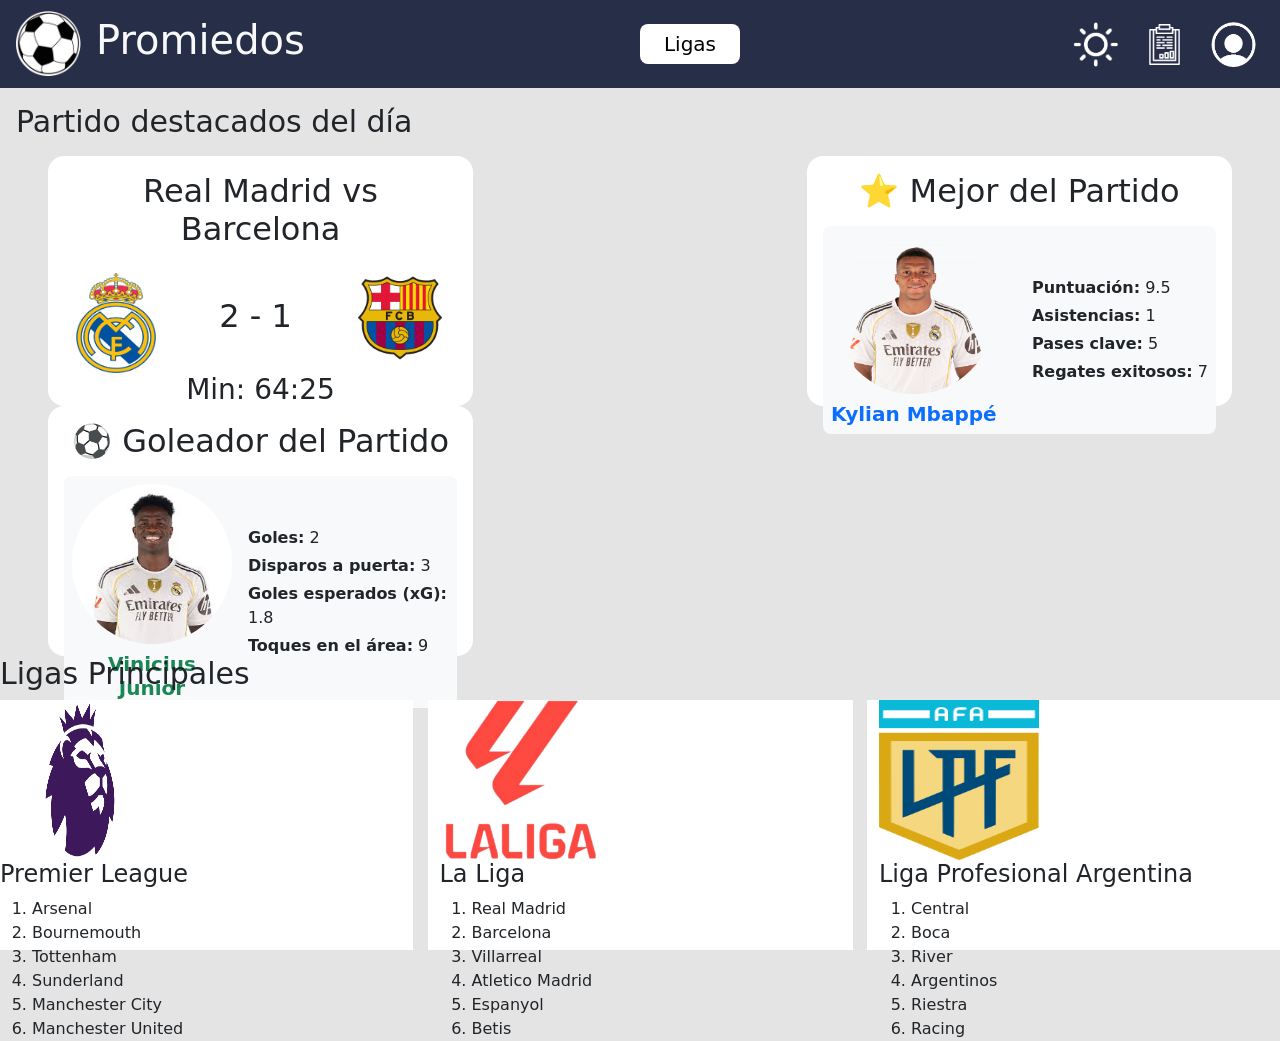
==== Instituto/2025/Proyecto Informatico/TpFinal/index.html @ dddc3a7c "UPLOAD NACHO y MIRAGLIA" ====
<!doctype html>
<html lang="en">
  <head>
    
    <meta charset="utf-8">
    <meta name="viewport" content="width=device-width, initial-scale=1">
    <title>Bootstrap demo</title>
    <link href="https://cdn.jsdelivr.net/npm/bootstrap@5.3.8/dist/css/bootstrap.min.css" rel="stylesheet" integrity="sha384-sRIl4kxILFvY47J16cr9ZwB07vP4J8+LH7qKQnuqkuIAvNWLzeN8tE5YBujZqJLB" crossorigin="anonymous">
    <link rel="stylesheet" href="style.css">
  </head>
  <body>
    <header class="py-1 px-0 d-flex align-items-center">
      <img src="Imagenes/logo.png" alt="" class="ms-2 float-start tamaño_img">
      <h1 class="fs-1 text-light ms-2">Promiedos</h1>
      <button class="bg-white position-absolute top-8 start-50 p-8 ancho rounded-3 border-0 alto fs-5">Ligas</button>
      <nav class="position-absolute end-0 me-4 d-flex gap-4">
        <a href="" target="_self"><img src="Imagenes/sol.png" alt="" class="icono-nav"></a>
        <a href="tablas.html" target="_self"><img src="Imagenes/datos.png" alt="" class="icono-nav"></a>
        <a href="contacto.html" ><img src="Imagenes/contacto.png" alt="" class="icono-nav"></a>
      </nav>
    </header>
  <main>
    <section>
    <h1 class="mt-3 ms-3">Partido destacados del día</h1>
    <div class="row text-center d-flex justify-content-between ms-5 me-5 mt-3">
    <article class="col-md-4 articulos rounded-4">
      <h2 class="mt-3">Real Madrid vs Barcelona</h2>
      <div class="d-flex justify-content-between ms-3 me-3 mt-4">
      <img src="Imagenes/real madrid.png" class="escudo-partido2">
      <h2 class="mt-4">2 - 1</h2>
      <img src="Imagenes/barcelona.png" class="escudo-partido1">
      </div>
      <div><h3>Min: 64:25</h3></div>
    </article>

    <article class="col-md-4 articulos rounded-4 p-3">
  <h2 class="text-center mb-3">⭐ Mejor del Partido</h2>
  <div class="d-flex align-items-center justify-content-between p-2 bg-light rounded-3">
    
    <!-- Imagen del jugador -->
    <div class="text-center">
      <img src="Imagenes/mbappe.png" class="jugador rounded-circle mb-2" alt="Mbappé">
      <h5 class="text-primary fw-bold mb-0">Kylian Mbappé</h5>
    </div>

    <!-- Estadísticas -->
    <div class="text-start ms-3">
      <p class="mb-1"><strong>Puntuación:</strong> 9.5</p>
      <p class="mb-1"><strong>Asistencias:</strong> 1</p>
      <p class="mb-1"><strong>Pases clave:</strong> 5</p>
      <p class="mb-0"><strong>Regates exitosos:</strong> 7</p>
    </div>
  </div>
</article>

<!-- Goleador del Partido -->
<article class="col-md-4 articulos rounded-4 p-3">
  <h2 class="text-center mb-3">⚽ Goleador del Partido</h2>
  <div class="d-flex align-items-center justify-content-between p-2 bg-light rounded-3">
    
    <!-- Imagen del jugador -->
    <div class="text-center">
      <img src="Imagenes/vinicius.jfif" class="jugador rounded-circle mb-2" alt="Vinicius Junior">
      <h5 class="text-success fw-bold mb-0">Vinicius Junior</h5>
    </div>

    <!-- Estadísticas -->
    <div class="text-start ms-3">
      <p class="mb-1"><strong>Goles:</strong> 2</p>
      <p class="mb-1"><strong>Disparos a puerta:</strong> 3</p>
      <p class="mb-1"><strong>Goles esperados (xG):</strong> 1.8</p>
      <p class="mb-0"><strong>Toques en el área:</strong> 9</p>
    </div>
  </div>
</article>

    </div>   
    
    
<section>
  <h1>Ligas Principales</h1>

  <div class="row d-flex justify-content-between">
    <div class="col-md-4 articulos">
      <div>
        <img src="Logos/Premier-League.png" class="jugador" alt="">
        <h4>Premier League</h4>
        <ol>
          <li>Arsenal</li>
          <li>Bournemouth</li>
          <li>Tottenham</li>
          <li>Sunderland</li>
          <li>Manchester City</li>
          <li>Manchester United</li>
        </ol>
      </div>
    </div>

    <div class="col-md-4 articulos">
      <div>
        <img src="Logos/LaLiga.png" class="jugador" alt="">
        <h4>La Liga</h4>
        <ol>
          <li>Real Madrid</li>
          <li>Barcelona</li>
          <li>Villarreal</li>
          <li>Atletico Madrid</li>
          <li>Espanyol</li>
          <li>Betis</li>
        </ol>
      </div>
    </div>

    <div class="col-md-4 articulos">
      <div>
        <img src="Logos/Liga-Profesional-Argentina.png" class="jugador" alt="">
        <h4>Liga Profesional Argentina</h4>
        <ol>
          <li>Central</li>
          <li>Boca</li>
          <li>River</li>
          <li>Argentinos</li>
          <li>Riestra</li>
          <li>Racing</li>
        </ol>
      </div>
    </div>
  </div>
</section>



  </main>
  </body>
  <script src="https://cdn.jsdelivr.net/npm/bootstrap@5.3.8/dist/js/bootstrap.bundle.min.js" integrity="sha384-FKyoEForCGlyvwx9Hj09JcYn3nv7wiPVlz7YYwJrWVcXK/BmnVDxM+D2scQbITxI" crossorigin="anonymous"></script>
    </html>
---- Instituto/2025/Proyecto Informatico/TpFinal/style.css ----
body {
  overflow-x: hidden;
  background-color: rgb(228, 228, 228);
}

h1 {
    font-size: 30px;
}


header {
    background-color: #272e48;
    }

.articulos {
    background-color: white;
    width: 425px;
    height: 250px;
}

.tamaño_img {
    height: 80px;
    width: 80px;
}

.ancho {
    width: 100px;
}

.alto {
    height: 40px;
}

.icono-nav {
    width: 45px;
    height: 45px;
}


.escudo-partido1 {
    height: 90px;
    width: 90px;
}

.escudo-partido2 {
     height: 100px;
     width: 80px;
}

.jugador {
    height: 160px;
    width: 160px;
}
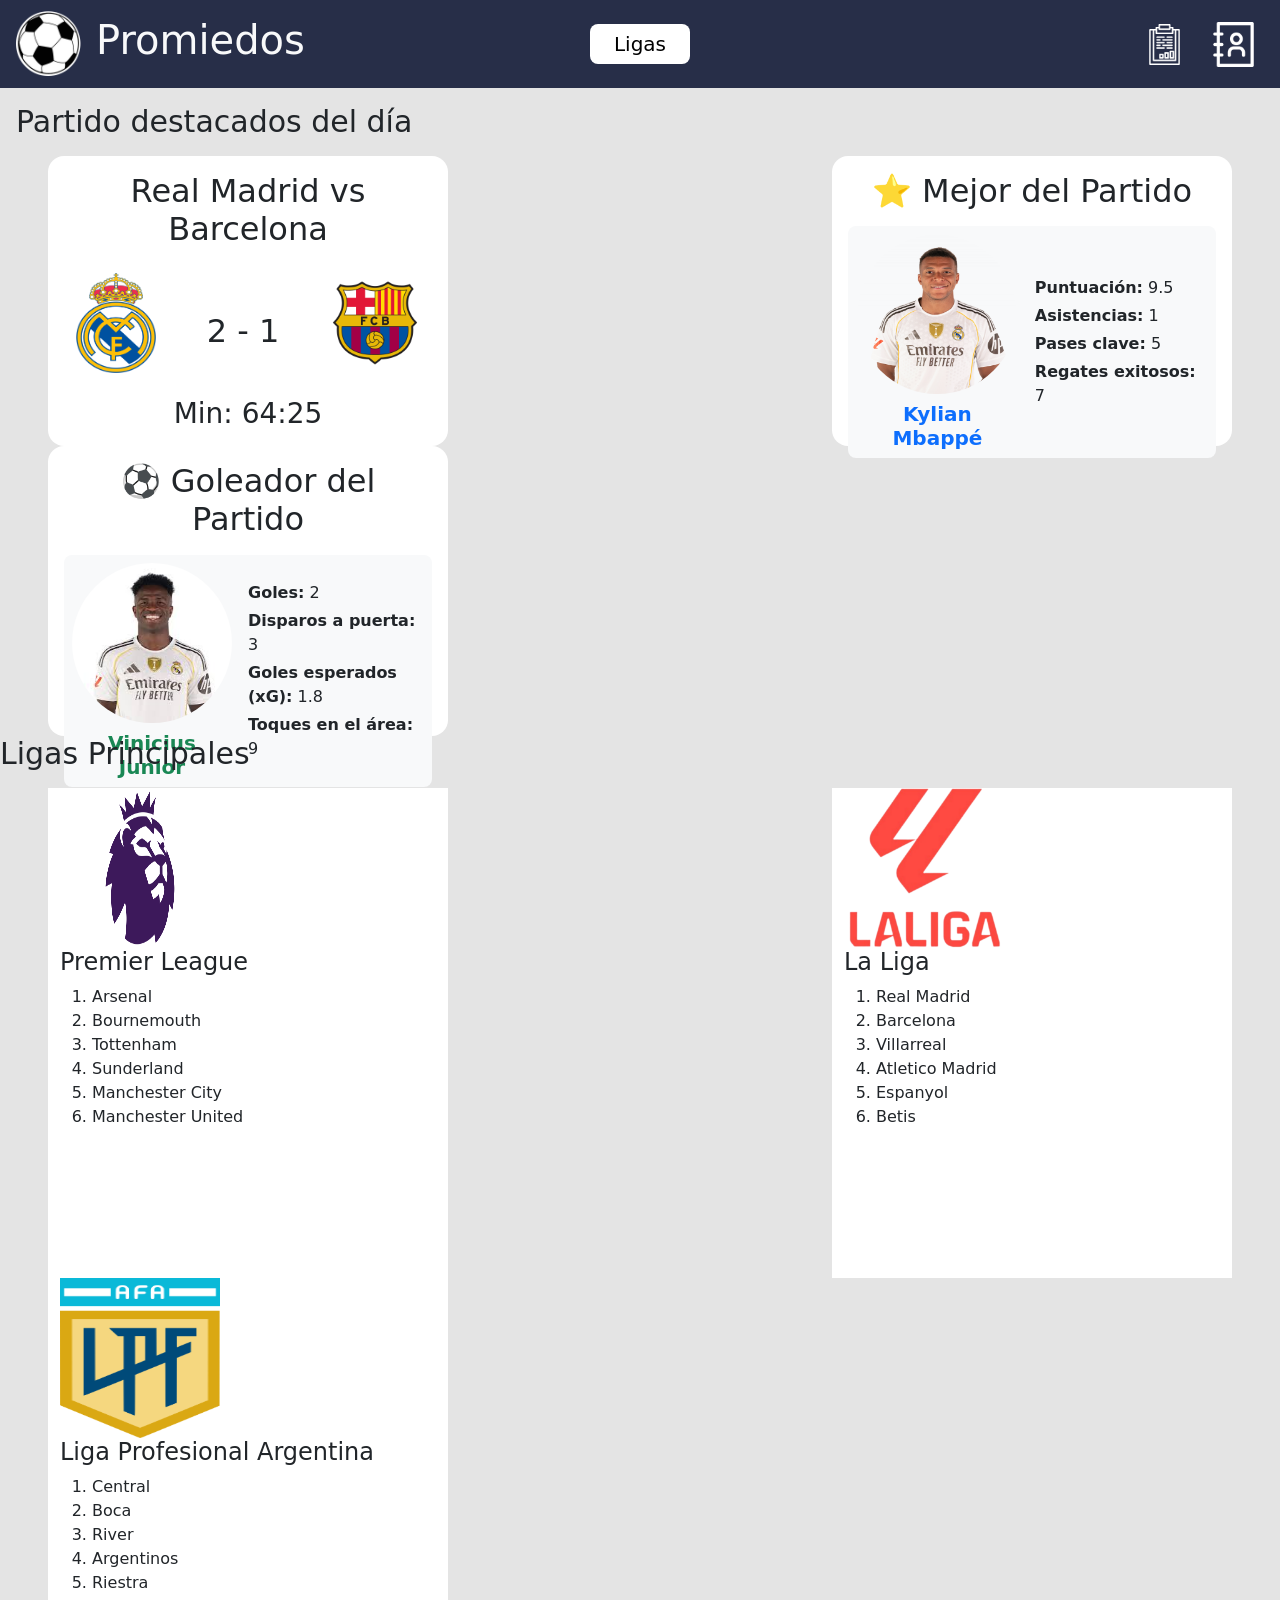
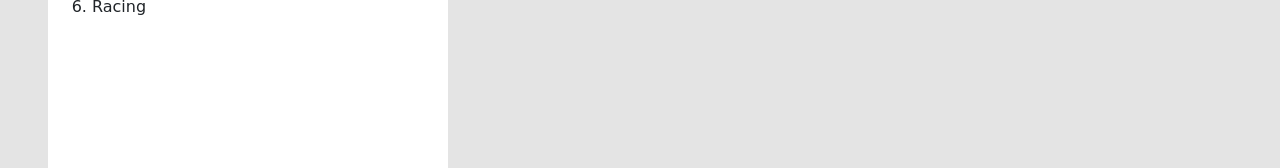
==== commit 5a82d428: "contacto,index y ligas" ====
--- a/Instituto/2025/Proyecto Informatico/TpFinal/index.html
+++ b/Instituto/2025/Proyecto Informatico/TpFinal/index.html
@@ -9,62 +9,70 @@
     <link rel="stylesheet" href="style.css">
   </head>
   <body>
-    <header class="py-1 px-0 d-flex align-items-center">
-      <img src="Imagenes/logo.png" alt="" class="ms-2 float-start tamaño_img">
-      <h1 class="fs-1 text-light ms-2">Promiedos</h1>
-      <button class="bg-white position-absolute top-8 start-50 p-8 ancho rounded-3 border-0 alto fs-5">Ligas</button>
+    <header class="py-1 px-0 d-flex">
+      <div class="col-md-4 align-items-center d-flex">
+        <a href="index.html" class="text-decoration-none">
+        <img src="Imagenes/logo.png" alt="" class="ms-2 float-start tamaño_img">
+        </a>
+        <a href="index.html" class="text-decoration-none">
+        <h1 class="fs-1 text-light ms-2">Promiedos</h1>
+        </a>
+      </div>
+      <div class="col-md-4  align-items-center d-flex">
+        <div class="mx-auto ">
+          <a href="opciones.html"><button class="bg-white ancho rounded-3 border-0 alto fs-5">Ligas</button></a>
+        </div>  
+      </div>
+      <div class="col-md-4 align-items-center d-flex">
       <nav class="position-absolute end-0 me-4 d-flex gap-4">
-        <a href="" target="_self"><img src="Imagenes/sol.png" alt="" class="icono-nav"></a>
         <a href="tablas.html" target="_self"><img src="Imagenes/datos.png" alt="" class="icono-nav"></a>
         <a href="contacto.html" ><img src="Imagenes/contacto.png" alt="" class="icono-nav"></a>
       </nav>
+      </div>
     </header>
   <main>
     <section>
-    <h1 class="mt-3 ms-3">Partido destacados del día</h1>
-    <div class="row text-center d-flex justify-content-between ms-5 me-5 mt-3">
-    <article class="col-md-4 articulos rounded-4">
-      <h2 class="mt-3">Real Madrid vs Barcelona</h2>
-      <div class="d-flex justify-content-between ms-3 me-3 mt-4">
-      <img src="Imagenes/real madrid.png" class="escudo-partido2">
-      <h2 class="mt-4">2 - 1</h2>
-      <img src="Imagenes/barcelona.png" class="escudo-partido1">
+      <h1 class="mt-3 ms-3">Partido destacados del día</h1>
+      
+      <div class="row text-center d-flex justify-content-between ms-5 me-5 mt-3">
+        <article class="col-md-4 articulos rounded-4">
+          <h2 class="mt-3">Real Madrid vs Barcelona</h2>
+          <div class="d-flex justify-content-between ms-3 me-3 mt-4 align-items-center">
+            <img src="Imagenes/real madrid.png" class="escudo-partido2">
+            <h2 class="mt-4">2 - 1</h2>
+            <img src="Imagenes/barcelona.png" class="escudo-partido1">
+          </div>
+          <div class="mt-4"><h3>Min: 64:25</h3></div>
+        </article>
+
+    <article class="col-md-4 articulos rounded-4 p-3">
+      <h2 class="text-center mb-3">⭐ Mejor del Partido</h2>
+      <div class="d-flex align-items-center justify-content-between p-2 bg-light rounded-3">
+        <div class="text-center">
+          <img src="Imagenes/mbappe.png" class="jugador rounded-circle mb-2" alt="Mbappé">
+            <h5 class="text-primary fw-bold mb-0">Kylian Mbappé</h5>
+        </div>
+        <div class="text-start ms-3">
+          <p class="mb-1"><strong>Puntuación:</strong> 9.5</p>
+          <p class="mb-1"><strong>Asistencias:</strong> 1</p>
+          <p class="mb-1"><strong>Pases clave:</strong> 5</p>
+          <p class="mb-0"><strong>Regates exitosos:</strong> 7</p>
+        </div>
       </div>
-      <div><h3>Min: 64:25</h3></div>
     </article>
 
-    <article class="col-md-4 articulos rounded-4 p-3">
-  <h2 class="text-center mb-3">⭐ Mejor del Partido</h2>
-  <div class="d-flex align-items-center justify-content-between p-2 bg-light rounded-3">
-    
-    <!-- Imagen del jugador -->
-    <div class="text-center">
-      <img src="Imagenes/mbappe.png" class="jugador rounded-circle mb-2" alt="Mbappé">
-      <h5 class="text-primary fw-bold mb-0">Kylian Mbappé</h5>
-    </div>
 
-    <!-- Estadísticas -->
-    <div class="text-start ms-3">
-      <p class="mb-1"><strong>Puntuación:</strong> 9.5</p>
-      <p class="mb-1"><strong>Asistencias:</strong> 1</p>
-      <p class="mb-1"><strong>Pases clave:</strong> 5</p>
-      <p class="mb-0"><strong>Regates exitosos:</strong> 7</p>
-    </div>
-  </div>
-</article>
-
-<!-- Goleador del Partido -->
 <article class="col-md-4 articulos rounded-4 p-3">
   <h2 class="text-center mb-3">⚽ Goleador del Partido</h2>
   <div class="d-flex align-items-center justify-content-between p-2 bg-light rounded-3">
     
-    <!-- Imagen del jugador -->
+    
     <div class="text-center">
       <img src="Imagenes/vinicius.jfif" class="jugador rounded-circle mb-2" alt="Vinicius Junior">
       <h5 class="text-success fw-bold mb-0">Vinicius Junior</h5>
     </div>
 
-    <!-- Estadísticas -->
+    
     <div class="text-start ms-3">
       <p class="mb-1"><strong>Goles:</strong> 2</p>
       <p class="mb-1"><strong>Disparos a puerta:</strong> 3</p>
@@ -80,8 +88,8 @@
 <section>
   <h1>Ligas Principales</h1>
 
-  <div class="row d-flex justify-content-between">
-    <div class="col-md-4 articulos">
+  <div class="row d-flex justify-content-between ms-5 me-5 mt-3">
+    <div class="col-md-4 articulos_ligas">
       <div>
         <img src="Logos/Premier-League.png" class="jugador" alt="">
         <h4>Premier League</h4>
@@ -96,7 +104,7 @@
       </div>
     </div>
 
-    <div class="col-md-4 articulos">
+    <div class="col-md-4 articulos_ligas">
       <div>
         <img src="Logos/LaLiga.png" class="jugador" alt="">
         <h4>La Liga</h4>
@@ -111,7 +119,7 @@
       </div>
     </div>
 
-    <div class="col-md-4 articulos">
+    <div class="col-md-4 articulos_ligas">
       <div>
         <img src="Logos/Liga-Profesional-Argentina.png" class="jugador" alt="">
         <h4>Liga Profesional Argentina</h4>
--- a/Instituto/2025/Proyecto Informatico/TpFinal/style.css
+++ b/Instituto/2025/Proyecto Informatico/TpFinal/style.css
@@ -14,8 +14,14 @@
 
 .articulos {
     background-color: white;
-    width: 425px;
-    height: 250px;
+    width: 400px;
+    height: 290px;
+}
+
+.articulos_ligas {
+    background-color: white;
+    width: 400px;
+    height: 490px;
 }
 
 .tamaño_img {
@@ -52,3 +58,52 @@
     width: 160px;
 }
 
+.liga-btn {
+  display: block;
+  transition: transform 0.2s ease-in-out, box-shadow 0.2s ease-in-out;
+  border-radius: 1rem;
+  overflow: hidden;
+  box-shadow: 0 4px 6px rgba(0, 0, 0, 0.1);
+  background-color: #ffffff;
+}
+
+.liga-btn:hover {
+  transform: scale(1.05);
+  box-shadow: 0 10px 15px rgba(0, 0, 0, 0.2);
+}
+
+.liga-btn img {
+  display: block;
+  width: 200px;
+  height: 200px;
+  object-fit: contain;
+  padding: 1rem;
+}
+
+.content-center {
+  min-height: calc(100vh - 80px);
+}
+
+.contact-form-wrapper {
+  max-width: 600px;
+  width: 100%;
+}
+
+.btn-submit {
+  background-color: #272e48;
+  color: white;
+  font-weight: 500;
+  border: none;
+  transition: background-color 0.2s ease-in-out, transform 0.2s ease-in-out;
+}
+
+.btn-submit:hover {
+  background-color: #3a4263;
+  color: white;
+  transform: scale(1.02);
+}
+
+.form-control:focus {
+  border-color: #272e48;
+  box-shadow: 0 0 0 0.25rem rgba(39, 46, 72, 0.25);
+}
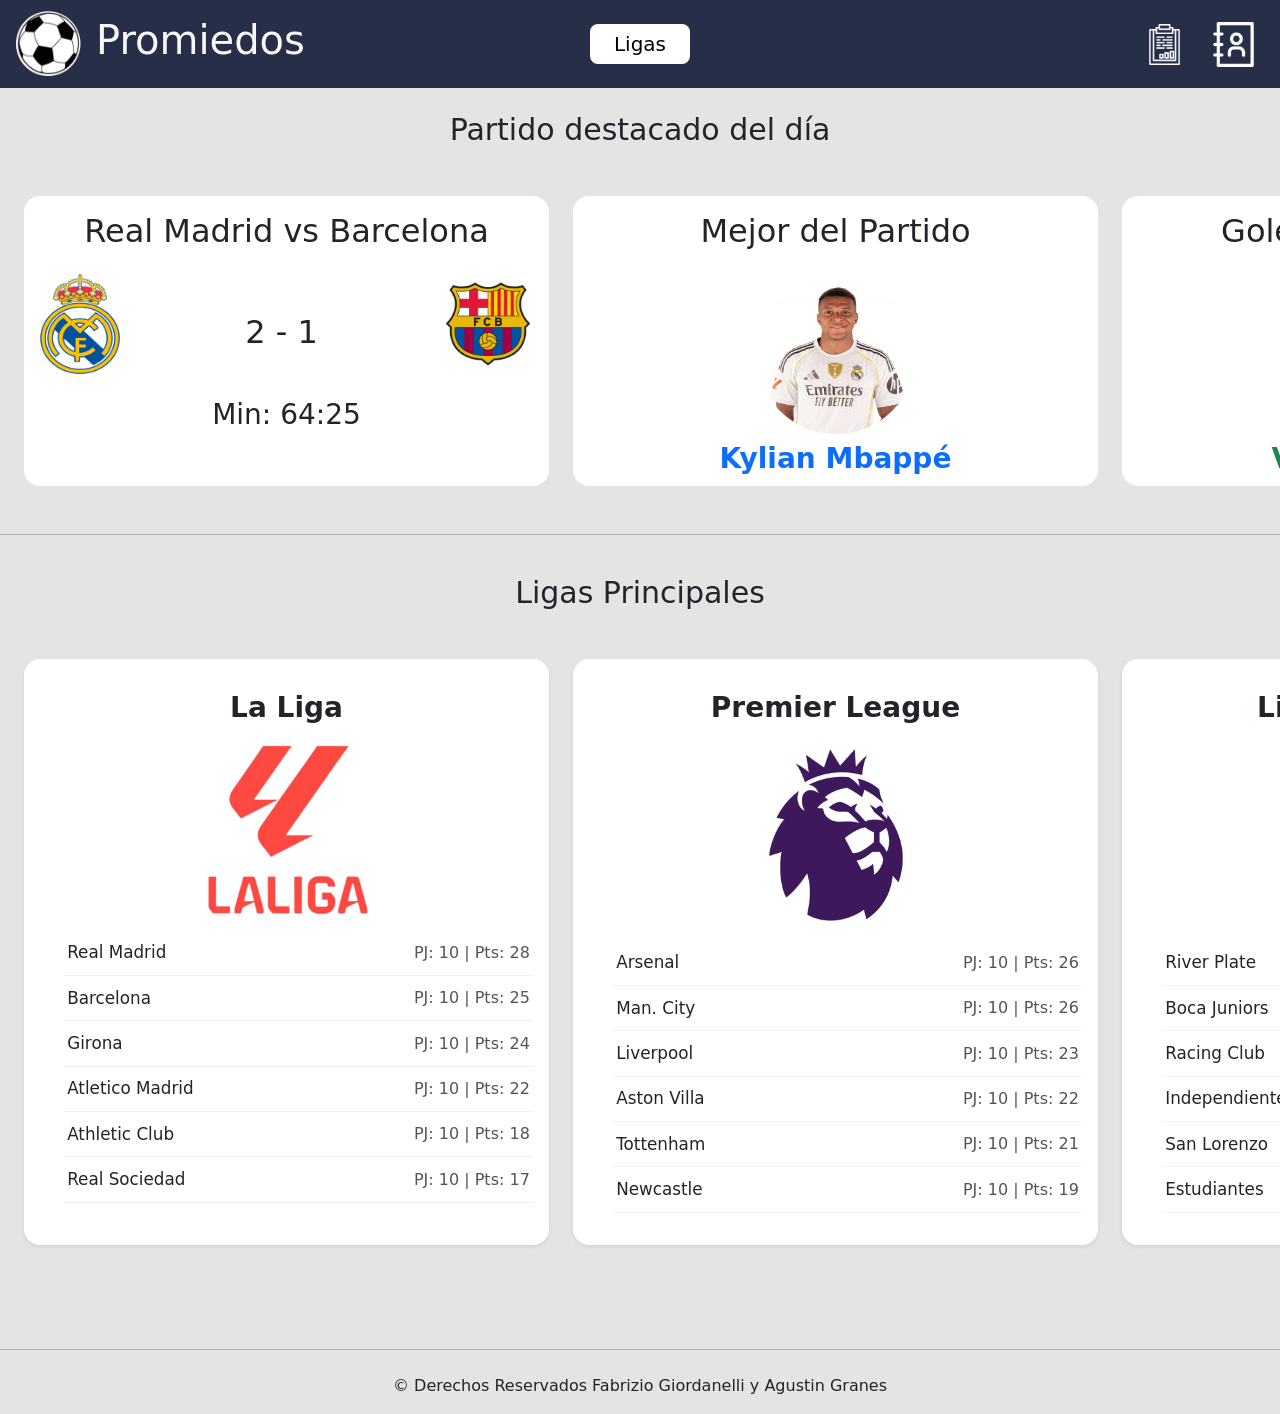
==== commit 96fb98dc: "Proyecto Final PIA Terminado" ====
--- a/Instituto/2025/Proyecto Informatico/TpFinal/index.html
+++ b/Instituto/2025/Proyecto Informatico/TpFinal/index.html
@@ -4,8 +4,10 @@
     
     <meta charset="utf-8">
     <meta name="viewport" content="width=device-width, initial-scale=1">
-    <title>Bootstrap demo</title>
-    <link href="https://cdn.jsdelivr.net/npm/bootstrap@5.3.8/dist/css/bootstrap.min.css" rel="stylesheet" integrity="sha384-sRIl4kxILFvY47J16cr9ZwB07vP4J8+LH7qKQnuqkuIAvNWLzeN8tE5YBujZqJLB" crossorigin="anonymous">
+    
+    <link rel="icon" type="image/png" href="Imagenes/logo.png">
+    <title>Promiedos</title>
+    <link href="https://cdn.jsdelivr.net/npm/bootstrap@5.3.8/dist/css/bootstrap.min.css" rel="stylesheet" xintegrity="sha384-sRIl4kxILFvY47J16cr9ZwB07vP4J8+LH7qKQnuqkuIAvNWLzeN8tE5YBujZqJLB" crossorigin="anonymous">
     <link rel="stylesheet" href="style.css">
   </head>
   <body>
@@ -31,118 +33,225 @@
       </div>
     </header>
   <main>
-    <section>
-      <h1 class="mt-3 ms-3">Partido destacados del día</h1>
-      
-      <div class="row text-center d-flex justify-content-between ms-5 me-5 mt-3">
-        <article class="col-md-4 articulos rounded-4">
-          <h2 class="mt-3">Real Madrid vs Barcelona</h2>
-          <div class="d-flex justify-content-between ms-3 me-3 mt-4 align-items-center">
-            <img src="Imagenes/real madrid.png" class="escudo-partido2">
-            <h2 class="mt-4">2 - 1</h2>
-            <img src="Imagenes/barcelona.png" class="escudo-partido1">
-          </div>
-          <div class="mt-4"><h3>Min: 64:25</h3></div>
-        </article>
-
-    <article class="col-md-4 articulos rounded-4 p-3">
-      <h2 class="text-center mb-3">⭐ Mejor del Partido</h2>
-      <div class="d-flex align-items-center justify-content-between p-2 bg-light rounded-3">
-        <div class="text-center">
-          <img src="Imagenes/mbappe.png" class="jugador rounded-circle mb-2" alt="Mbappé">
-            <h5 class="text-primary fw-bold mb-0">Kylian Mbappé</h5>
-        </div>
-        <div class="text-start ms-3">
-          <p class="mb-1"><strong>Puntuación:</strong> 9.5</p>
-          <p class="mb-1"><strong>Asistencias:</strong> 1</p>
-          <p class="mb-1"><strong>Pases clave:</strong> 5</p>
-          <p class="mb-0"><strong>Regates exitosos:</strong> 7</p>
-        </div>
-      </div>
-    </article>
-
-
-<article class="col-md-4 articulos rounded-4 p-3">
-  <h2 class="text-center mb-3">⚽ Goleador del Partido</h2>
-  <div class="d-flex align-items-center justify-content-between p-2 bg-light rounded-3">
-    
-    
-    <div class="text-center">
-      <img src="Imagenes/vinicius.jfif" class="jugador rounded-circle mb-2" alt="Vinicius Junior">
-      <h5 class="text-success fw-bold mb-0">Vinicius Junior</h5>
-    </div>
-
-    
-    <div class="text-start ms-3">
-      <p class="mb-1"><strong>Goles:</strong> 2</p>
-      <p class="mb-1"><strong>Disparos a puerta:</strong> 3</p>
-      <p class="mb-1"><strong>Goles esperados (xG):</strong> 1.8</p>
-      <p class="mb-0"><strong>Toques en el área:</strong> 9</p>
-    </div>
+
+    
+    <div class="d-none d-lg-block">
+      <section>
+        <h1 class="mt-4 text-center mb-0">Partido destacado del día</h1>
+        <div class="justify-content-center d-flex">
+        <div class="flex-container-nowrap text-center mt-2">
+          <article class="articulos rounded-4">
+            <h2 class="mt-3">Real Madrid vs Barcelona</h2>
+            <div class="d-flex justify-content-between ms-3 me-3 mt-4 align-items-center">
+              <img src="Imagenes/real madrid.png" class="escudo-partido2">
+              <h2 class="mt-4">2 - 1</h2>
+              <img src="Imagenes/barcelona.png" class="escudo-partido1">
+            </div>
+            <div class="mt-4"><h3>Min: 64:25</h3></div>
+          </article>
+  
+      <article class="articulos rounded-4 p-3">
+        <h2 class="text-center mb-3">Mejor del Partido</h2>
+        <div class="d-flex align-items-center justify-content-center p-2 rounded-3">
+          <div class="text-center">
+            <img src="Imagenes/mbappe.png" class="jugador rounded-circle mb-2" alt="Mbappé">
+              <h3 class="text-primary fw-bold mb-0">Kylian Mbappé</h3>
+          </div>
+        </div>
+      </article>
+  
+  
+  <article class="articulos rounded-4 p-3">
+    <h2 class="text-center mb-3">Goleador del Partido</h2>
+    <div class="d-flex align-items-center justify-content-center p-2 rounded-3">
+      <div class="text-center">
+        <img src="Imagenes/vinicius.jfif" class="jugador rounded-circle mb-2" alt="Vinicius Junior">
+        <h3 class="text-success fw-bold mb-0">Vinicius Junior</h3>
+      </div>
+    </div>
+  </article>
+  
   </div>
-</article>
-
-    </div>   
-    
-    
-<section>
-  <h1>Ligas Principales</h1>
-
-  <div class="row d-flex justify-content-between ms-5 me-5 mt-3">
-    <div class="col-md-4 articulos_ligas">
-      <div>
-        <img src="Logos/Premier-League.png" class="jugador" alt="">
-        <h4>Premier League</h4>
-        <ol>
-          <li>Arsenal</li>
-          <li>Bournemouth</li>
-          <li>Tottenham</li>
-          <li>Sunderland</li>
-          <li>Manchester City</li>
-          <li>Manchester United</li>
-        </ol>
-      </div>
-    </div>
-
-    <div class="col-md-4 articulos_ligas">
-      <div>
-        <img src="Logos/LaLiga.png" class="jugador" alt="">
-        <h4>La Liga</h4>
-        <ol>
-          <li>Real Madrid</li>
-          <li>Barcelona</li>
-          <li>Villarreal</li>
-          <li>Atletico Madrid</li>
-          <li>Espanyol</li>
-          <li>Betis</li>
-        </ol>
-      </div>
-    </div>
-
-    <div class="col-md-4 articulos_ligas">
-      <div>
-        <img src="Logos/Liga-Profesional-Argentina.png" class="jugador" alt="">
-        <h4>Liga Profesional Argentina</h4>
-        <ol>
-          <li>Central</li>
-          <li>Boca</li>
-          <li>River</li>
-          <li>Argentinos</li>
-          <li>Riestra</li>
-          <li>Racing</li>
-        </ol>
-      </div>
-    </div>
-  </div>
-</section>
-
-
+      </div>   
+      
+      </section>
+      
+  <hr class="my-2 d-none d-lg-block">
+  
+  <section class="py-4">
+    <h1 class="text-center mb-0 mt-2">Ligas Principales</h1>
+    <div class="container-fluid px-0 d-flex justify-content-center"> 
+      
+      
+      <div class="flex-container-nowrap mt-2">
+        
+          <div class="tabla-liga bg-white rounded-4 p-3 shadow-sm">
+            <h3 class="text-center fw-bold mb-3 pt-3">La Liga</h3>
+            <div class="text-center pt-1">
+            <img src="Logos/LaLiga.png" class="escudo-laliga" alt="">
+            </div>
+            
+            <ol class="lista-tabla pt-3">
+              <li><span class="equipo-tabla">Real Madrid</span> <span class="datos-tabla">PJ: 10 | Pts: 28</span></li>
+              <li><span class="equipo-tabla">Barcelona</span> <span class="datos-tabla">PJ: 10 | Pts: 25</span></li>
+              <li><span class="equipo-tabla">Girona</span> <span class="datos-tabla">PJ: 10 | Pts: 24</span></li>
+              <li><span class="equipo-tabla">Atletico Madrid</span> <span class="datos-tabla">PJ: 10 | Pts: 22</span></li>
+              <li><span class="equipo-tabla">Athletic Club</span> <span class="datos-tabla">PJ: 10 | Pts: 18</span></li>
+              <li><span class="equipo-tabla">Real Sociedad</span> <span class="datos-tabla">PJ: 10 | Pts: 17</span></li>
+            </ol>
+          </div>
+        
+          <div class="tabla-liga bg-white rounded-4 p-3 shadow-sm">
+            <h3 class="text-center fw-bold mb-3 pt-3">Premier League</h3>
+            <div class="text-center pt-1">
+            <img src="Logos/Premier-League.png" class="escudo-premier" alt="">
+            </div>
+            
+            <ol class="lista-tabla pt-3">
+              <li><span class="equipo-tabla">Arsenal</span> <span class="datos-tabla">PJ: 10 | Pts: 26</span></li>
+              <li><span class="equipo-tabla">Man. City</span> <span class="datos-tabla">PJ: 10 | Pts: 26</span></li>
+              <li><span class="equipo-tabla">Liverpool</span> <span class="datos-tabla">PJ: 10 | Pts: 23</span></li>
+              <li><span class="equipo-tabla">Aston Villa</span> <span class="datos-tabla">PJ: 10 | Pts: 22</span></li>
+              <li><span class="equipo-tabla">Tottenham</span> <span class="datos-tabla">PJ: 10 | Pts: 21</span></li>
+              <li><span class="equipo-tabla">Newcastle</span> <span class="datos-tabla">PJ: 10 | Pts: 19</span></li>
+            </ol>
+          </div>
+        
+          <div class="tabla-liga bg-white rounded-4 p-3 shadow-sm">
+            <h3 class="text-center fw-bold mb-3 pt-3">Liga Profesional</h3>
+            <div class="text-center pt-1">
+            <img src="Logos/Liga-Profesional-Argentina.png" class="escudo-lpf" alt="">
+            </div>
+            <ol class="lista-tabla pt-3">
+              <li><span class="equipo-tabla">River Plate</span> <span class="datos-tabla">PJ: 10 | Pts: 24</span></li>
+              <li><span class="equipo-tabla">Boca Juniors</span> <span class="datos-tabla">PJ: 10 | Pts: 22</span></li>
+              <li><span class="equipo-tabla">Racing Club</span> <span class="datos-tabla">PJ: 10 | Pts: 20</span></li>
+              <li><span class="equipo-tabla">Independiente</span> <span class="datos-tabla">PJ: 10 | Pts: 19</span></li>
+              <li><span class="equipo-tabla">San Lorenzo</span> <span class="datos-tabla">PJ: 10 | Pts: 18</span></li>
+              <li><span class="equipo-tabla">Estudiantes</span> <span class="datos-tabla">PJ: 10 | Pts: 17</span></li>
+            </ol>
+          </div>
+        
+      </div> </div> </section>
+    </div>
+
+    
+    <div class="d-none d-md-block d-lg-none container-fluid mt-4">
+      <h1 class="mt-4 text-center mb-3">Partidos destacados del día</h1>
+      
+      <div class="row g-3 justify-content-center mb-3">
+        
+        <div class="col-md-6">
+          <article class="articulos-md rounded-4 bg-white shadow-sm d-flex flex-column justify-content-center">
+            <h2 class="mt-3 text-center">Real Madrid vs Barcelona</h2>
+            <div class="d-flex justify-content-between ms-3 me-3 mt-4 align-items-center">
+              <img src="Imagenes/real madrid.png" class="escudo-partido2">
+              <h2 class="mt-4">2 - 1</h2>
+              <img src="Imagenes/barcelona.png" class="escudo-partido1">
+            </div>
+            <div class="mt-4 text-center"><h3>Min: 64:25</h3></div>
+          </article>
+        </div>
+        
+        <div class="col-md-6">
+          <article class="articulos-md rounded-4 bg-white shadow-sm d-flex flex-column justify-content-center">
+            <h2 class="mt-3 text-center">Independiente vs River</h2>
+            <div class="d-flex justify-content-between ms-3 me-3 mt-4 align-items-center">
+              <img src="Imagenes/independiente.png" class="escudo-partido1"> <h2 class="mt-4">1 - 0</h2>
+              <img src="Imagenes/river plate.png" class="escudo-partido1"> </div>
+            <div class="mt-4 text-center"><h3>Min: 23:25</h3></div>
+          </article>
+        </div>
+
+      </div>
+
+      <hr class="my-4">
+      
+      <h1 class="text-center mb-3 mt-2">Ligas Principales</h1>
+      <div class="row g-3 justify-content-center">
+        <div class="col-md-6">
+          <div class="tabla-liga-md bg-white rounded-4 p-3 shadow-sm">
+            <h3 class="text-center fw-bold mb-3 pt-3">La Liga</h3>
+            <div class="text-center pt-1">
+              <img src="Logos/LaLiga.png" class="escudo-laliga" alt="">
+            </div>
+            <ol class="lista-tabla pt-3">
+              <li><span class="equipo-tabla">Real Madrid</span> <span class="datos-tabla-md">Pts: 28</span></li>
+              <li><span class="equipo-tabla">Barcelona</span> <span class="datos-tabla-md">Pts: 25</span></li>
+              <li><span class="equipo-tabla">Girona</span> <span class="datos-tabla-md">Pts: 24</span></li>
+              <li><span class="equipo-tabla">Atletico Madrid</span> <span class="datos-tabla-md">Pts: 22</span></li>
+              <li><span class="equipo-tabla">Athletic Club</span> <span class="datos-tabla-md">Pts: 18</span></li>
+            </ol>
+          </div>
+        </div>
+        <div class="col-md-6">
+          <div class="tabla-liga-md bg-white rounded-4 p-3 shadow-sm">
+            <h3 class="text-center fw-bold mb-3 pt-3">Premier League</h3>
+            <div class="text-center pt-1">
+              <img src="Logos/Premier-League.png" class="escudo-premier" alt="">
+            </div>
+            <ol class="lista-tabla pt-3">
+              <li><span class="equipo-tabla">Arsenal</span> <span class="datos-tabla-md">Pts: 26</span></li>
+              <li><span class="equipo-tabla">Man. City</span> <span class="datos-tabla-md">Pts: 26</span></li>
+              <li><span class="equipo-tabla">Liverpool</span> <span class="datos-tabla-md">Pts: 23</span></li>
+              <li><span class="equipo-tabla">Aston Villa</span> <span class="datos-tabla-md">Pts: 22</span></li>
+              <li><span class="equipo-tabla">Tottenham</span> <span class="datos-tabla-md">Pts: 21</span></li>
+            </ol>
+          </div>
+        </div>
+      </div>
+    </div>
+
+    <div class="d-block d-md-none container-fluid mt-4 px-3">
+      <div class="row g-3 align-items-stretch">
+        <div class="col-12">
+          <h1 class="mt-2 text-center mb-3">Partido destacado</h1>
+        </div>
+        <div class="col-7">
+          <article class="articulos-sm-partido rounded-4 bg-white shadow-sm p-3">
+            <h2 class="mt-2 text-center h4">Real Madrid vs Barcelona</h2>
+            <div class="d-flex justify-content-between my-3 align-items-center">
+              <img src="Imagenes/real madrid.png" class="escudo-partido-sm">
+              <h2 class="h3">2 - 1</h2>
+              <img src="Imagenes/barcelona.png" class="escudo-partido-sm">
+            </div>
+            <div class="text-center"><h3 class="h5">Min: 64:25</h3></div>
+          </article>
+        </div>
+        <div class="col-5">
+          <article class="articulos-sm-jugador rounded-4 p-2 bg-white shadow-sm text-center">
+            <h2 class="text-center h5 mb-2">Jugador Destacado</h2>
+            <img src="Imagenes/mbappe.png" class="jugador-sm-img rounded-circle mb-2" alt="Mbappé">
+            <h3 class="text-primary fw-bold h6 mb-0">Kylian Mbappé</h3>
+          </article>
+        </div>
+      </div>
+
+      <hr class="my-4">
+
+      <h1 class="text-center mb-3 mt-2">Liga Principal</h1>
+      <div class="row g-3">
+        <div class="col-12">
+          <div class="tabla-liga-sm bg-white rounded-4 p-3 shadow-sm">
+            <h3 class="text-center fw-bold mb-3">La Liga</h3>
+            <ol class="lista-tabla">
+              <li><span class="equipo-tabla">Real Madrid</span> <span class="datos-tabla-sm">GF: 30 | GC: 8 | PJ: 10 | Pts: 28</span></li>
+              <li><span class="equipo-tabla">Barcelona</span> <span class="datos-tabla-sm">GF: 28 | GC: 10 | PJ: 10 | Pts: 25</span></li>
+              <li><span class="equipo-tabla">Girona</span> <span class="datos-tabla-sm">GF: 25 | GC: 12 | PJ: 10 | Pts: 24</span></li>
+              <li><span class="equipo-tabla">Atletico Madrid</span> <span class="datos-tabla-sm">GF: 24 | GC: 11 | PJ: 10 | Pts: 22</span></li>
+              <li><span class="equipo-tabla">Athletic Club</span> <span class="datos-tabla-sm">GF: 20 | GC: 14 | PJ: 10 | Pts: 18</span></li>
+            </ol>
+          </div>
+        </div>
+      </div>
+    </div>
 
   </main>
+  
   </body>
-  <script src="https://cdn.jsdelivr.net/npm/bootstrap@5.3.8/dist/js/bootstrap.bundle.min.js" integrity="sha384-FKyoEForCGlyvwx9Hj09JcYn3nv7wiPVlz7YYwJrWVcXK/BmnVDxM+D2scQbITxI" crossorigin="anonymous"></script>
-    </html>
-
-
-
-
+  <footer class="footer-custom text-center py-3">
+    <hr class="my-4">
+  <p class="mb-0">&copy; Derechos Reservados Fabrizio Giordanelli y Agustin Granes</p>
+</footer>
+  <script src="https://cdn.jsdelivr.net/npm/bootstrap@5.3.8/dist/js/bootstrap.bundle.min.js" xintegrity="sha384-FKyoEForCGlyvwx9Hj09JcYn3nv7wiPVlz7YYwJrWVcXK/BmnVDxM+D2scQbITxI" crossorigin="anonymous"></script>
+</html>
--- a/Instituto/2025/Proyecto Informatico/TpFinal/style.css
+++ b/Instituto/2025/Proyecto Informatico/TpFinal/style.css
@@ -14,14 +14,10 @@
 
 .articulos {
     background-color: white;
-    width: 400px;
     height: 290px;
-}
-
-.articulos_ligas {
-    background-color: white;
-    width: 400px;
-    height: 490px;
+    width: 525px;
+    flex-shrink: 0;
+    margin: 1.5rem 0.75rem;
 }
 
 .tamaño_img {
@@ -57,6 +53,22 @@
     height: 160px;
     width: 160px;
 }
+
+.escudo-premier {
+    height: 180px;
+    width: 310px;
+}
+
+.escudo-laliga {
+    height: 170px;
+    width: 170px;
+}
+
+.escudo-lpf {
+    height: 180px;
+    width: 140px;
+}
+
 
 .liga-btn {
   display: block;
@@ -80,6 +92,8 @@
   padding: 1rem;
 }
 
+
+
 .content-center {
   min-height: calc(100vh - 80px);
 }
@@ -106,4 +120,159 @@
 .form-control:focus {
   border-color: #272e48;
   box-shadow: 0 0 0 0.25rem rgba(39, 46, 72, 0.25);
-}+}
+
+.main-tablas {
+  min-height: calc(100vh - 80px);
+  display: flex;
+  flex-direction: column;
+  justify-content: flex-start;
+  padding-top: 10px;
+}
+
+.main-tablas hr {
+  border-top: 2px solid #ccc;
+  margin: 10px 0;
+}
+
+.lista-tabla {
+  list-style-type: decimal;
+  padding-left: 1.5rem;
+  font-size: 1.05rem;
+}
+
+.lista-tabla li {
+  display: flex;
+  justify-content: space-between;
+  align-items: center;
+  padding: 0.6rem 0.2rem;
+  border-bottom: 1px solid #f0f0f0;
+  flex-wrap: nowrap;
+}
+
+.datos-tabla {
+  font-size: 1rem;
+  color: #555;
+  font-weight: 500;
+  flex-shrink: 0;
+  text-align: right;
+}
+
+.equipo-tabla {
+  font-weight: 500;
+  text-align: left;
+  margin-right: 1rem;
+}
+
+.escudo-partido-tabla {
+  width: 90px;
+  height: 90px;
+  object-fit: contain;
+}
+
+.vs-text {
+  color: #333;
+}
+
+.horario-partido {
+  color: #333;
+  letter-spacing: 0.5px;
+  font-weight: 500 !important;
+}
+
+@media (max-width: 767.98px) {
+  .datos-tabla {
+    font-size: 0.8rem;
+    flex-basis: 60%;
+    line-height: 1.3;
+  }
+  .equipo-tabla {
+    flex-basis: 35%;
+    margin-right: 5%;
+  }
+}
+
+.main-liga {
+  min-height: calc(100vh - 80px);
+}
+
+@media (min-width: 992px) {
+  .liga-col-scrollable {
+    height: calc(100vh - 110px);
+    overflow-y: auto;
+  }
+}
+
+.tabla-liga {
+  height: auto;
+  width: 525px;
+  flex-shrink: 0;
+  margin: 1.5rem 0.75rem;
+}
+
+.flex-container-nowrap {
+  display: flex;
+  flex-wrap: nowrap;
+  overflow-x: auto;
+  justify-content: flex-start;
+  padding: 1rem 0.75rem;
+}
+
+.articulos-md {
+  background-color: white;
+  height: 100%;
+  min-height: 290px;
+}
+
+.tabla-liga-md {
+  background-color: white;
+  height: 100%;
+}
+
+.datos-tabla-md {
+  font-size: 1rem;
+  color: #555;
+  font-weight: 500;
+  flex-shrink: 0;
+  text-align: right;
+}
+
+.articulos-sm-partido,
+.articulos-sm-jugador {
+  height: 100%;
+  background-color: white;
+  display: flex;
+  flex-direction: column;
+  justify-content: center;
+}
+
+.escudo-partido-sm {
+  width: 60px;
+  height: 60px;
+  object-fit: contain;
+}
+
+.jugador-sm-img {
+  width: 100%;
+  max-width: 120px;
+  height: auto;
+  aspect-ratio: 1 / 1;
+  object-fit: cover;
+  margin-left: auto;
+  margin-right: auto;
+}
+
+.datos-tabla-sm {
+  font-size: 0.9rem;
+  color: #555;
+  font-weight: 500;
+  flex-shrink: 0;
+  text-align: right;
+  line-height: 1.4;
+}
+
+.row .tabla-liga {
+  width: 100%; 
+  margin-left: 0;  
+  margin-right: 0; 
+}
